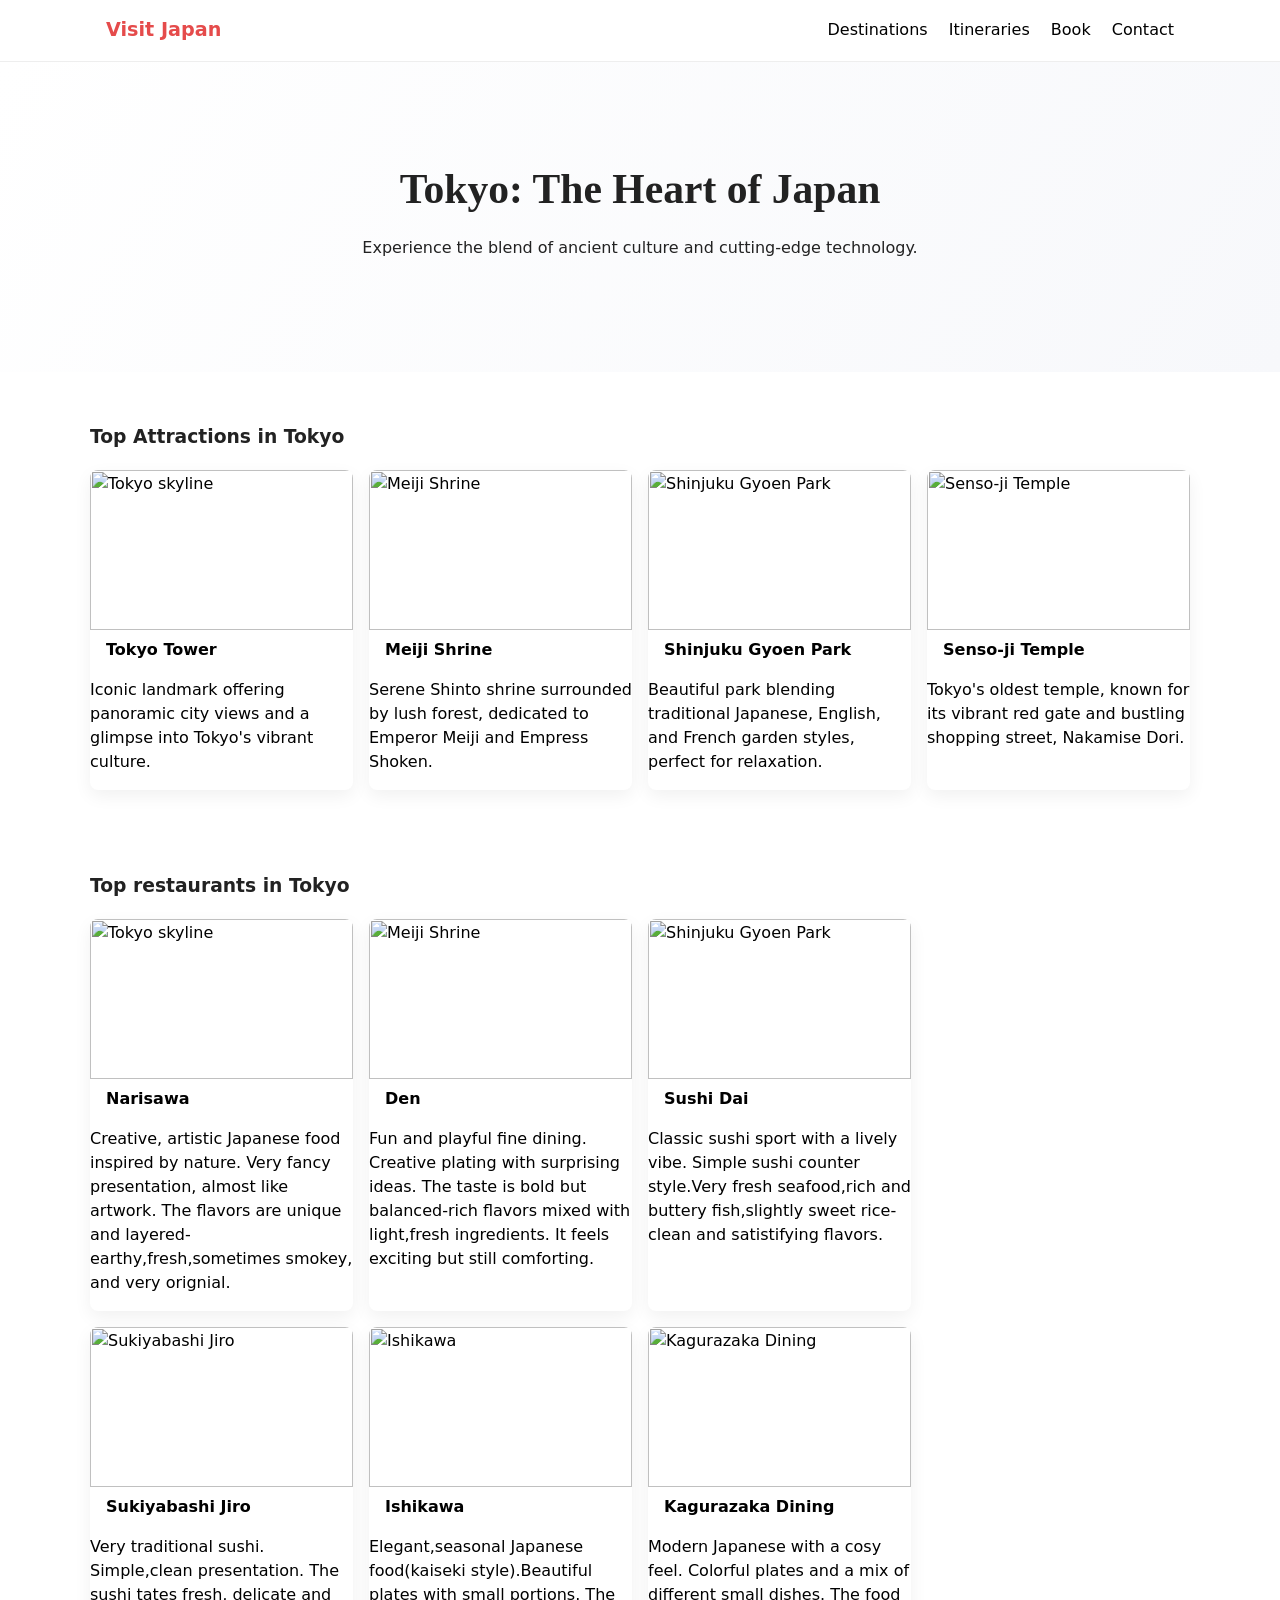
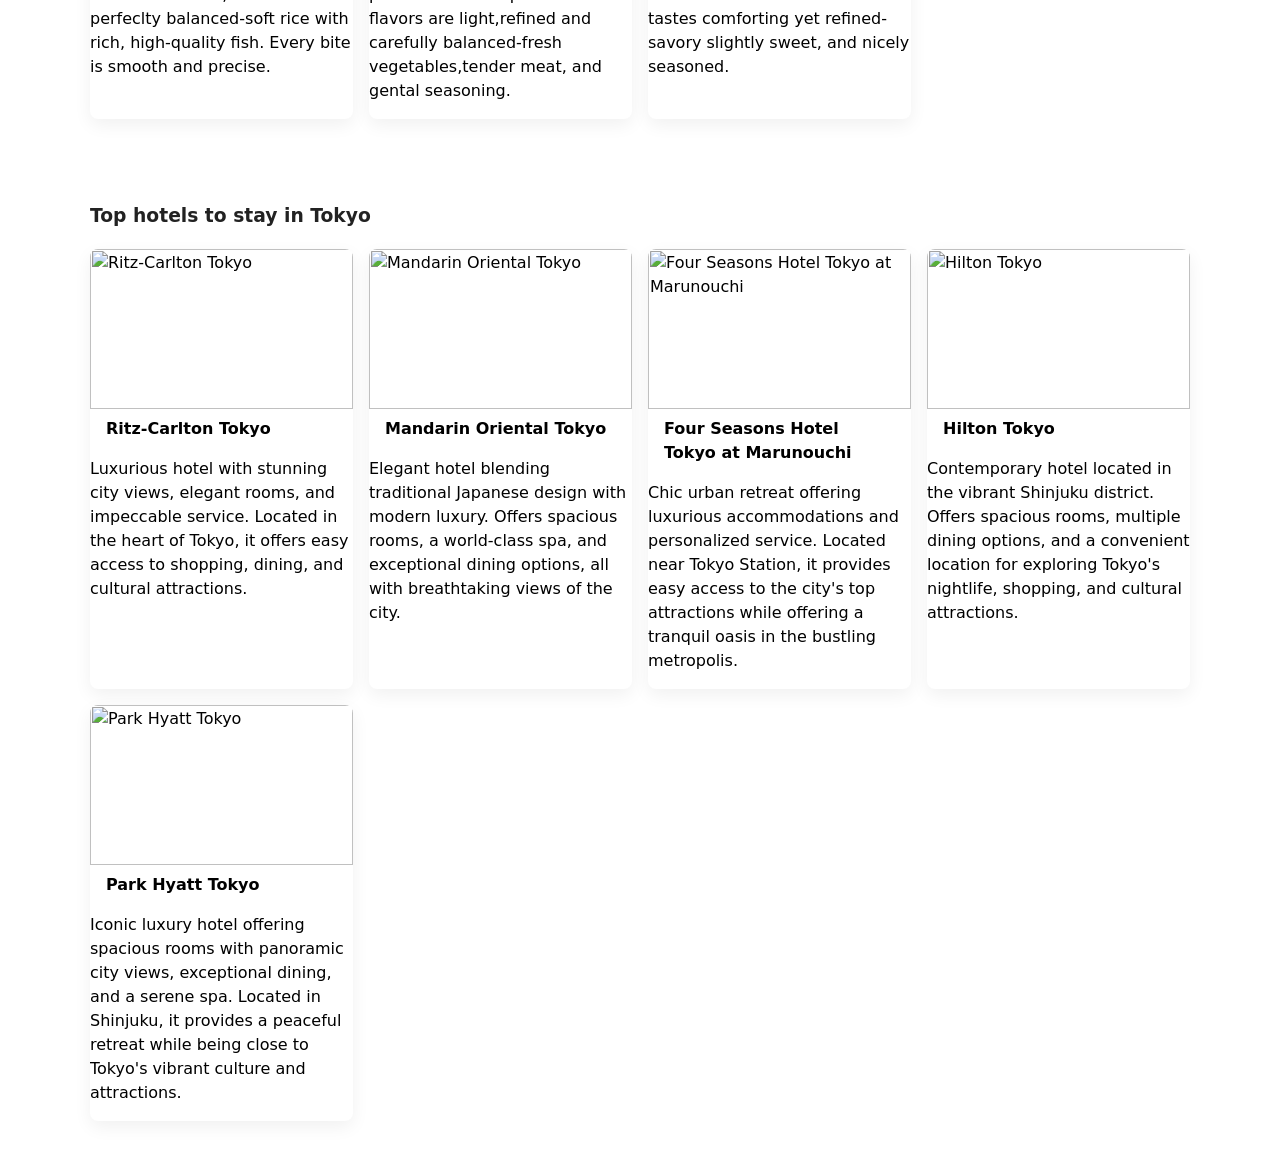
==== tokyo.html @ aa9cc6a5 "Update tokyo.html" ====
<html>
    <head>
        <meta charset="utf-8" />
        <meta name="viewport" content="width=device-width,initial-scale=1" />
        <title>Tokyo — Visit Japan</title>
        <link rel="stylesheet" href="css/style.css" />
    
        <style>
/* unvisited link */
a:link {
  color: rgb(0, 0, 0);
  font-style: normal
  text-decoration: none;
}

/* visited link */
a:visited {
  color: rgb(0, 0, 0);
  font-style: normal;
}

/* mouse over link */
a:hover {
  color: hotpink;
  font-style: normal;
}

/* selected link */
a:active {
  color: blue;
  font-style: normal;
}

h2 {
    font-family: 'kaushan script', cursive; 
    font-size: 1.5em;
}
</style>
    
    </head>
    <body>
        <header class="site-header">
            <div class="container nav-row">
                <h1 class="logo">Visit Japan</h1>
                <nav class="nav" id="nav">
                    <a href="#destinations">Destinations</a>
                    <a href="#itinerary">Itineraries</a>
                    <a href="#book">Book</a>
                    <a href="#contact">Contact</a>
                </nav>
                <button id="nav-toggle" class="nav-toggle">☰</button>
            </div>
        </header>

        <main>
            <section class="hero">
                <div class="container hero-content">
                    <h2>Tokyo: The Heart of Japan</h2>
                    <p>Experience the blend of ancient culture and cutting-edge technology.</p>
                </div>
            </section>

            <section id="destinations" class="container section">
                <h3>Top Attractions in Tokyo</h3>
                <div class="grid">
                    <article class="card"><a href="https://www.japan-guide.com/e/e3009.html" style="text-decoration:none">
                        <img src="https://thumbs.dreamstime.com/b/tokyo-tower-29468776.jpg" alt="Tokyo skyline">
                        <h4>Tokyo Tower</h4>
                        <p>Iconic landmark offering panoramic city views and a glimpse into Tokyo's vibrant culture.</p>
                        </a>
                    </article>

                    <article class="card"><a href="https://www.japan-guide.com/e/e3002.html" style="text-decoration:none">
                        <img src="https://media-cdn.tripadvisor.com/media/attractions-splice-spp-720x480/13/d3/f5/da.jpg" alt="Meiji Shrine">
                        <h4>Meiji Shrine</h4>
                        <p>Serene Shinto shrine surrounded by lush forest, dedicated to Emperor Meiji and Empress Shoken.</p>
                        </a>
                    </article>

                    <article class="card"><a href="https://www.japan-guide.com/e/e3034_001.html" style="text-decoration:none">
                        <img src="https://www.japan-guide.com/g18/3034_001_01.jpg" alt="Shinjuku Gyoen Park">
                        <h4>Shinjuku Gyoen Park</h4>
                        <p>Beautiful park blending traditional Japanese, English, and French garden styles, perfect for relaxation.</p>
                        </a>
                    </article>

                    <article class="card"><a href="https://www.japan-guide.com/e/e3001.html" style="text-decoration:none">
                        <img src="https://www.japan365days.com/img/tokyo/sensoji_temple/sensoji-temple-asakusa-tokyo.jpg" alt="Senso-ji Temple">
                        <h4>Senso-ji Temple</h4>
                        <p>Tokyo's oldest temple, known for its vibrant red gate and bustling shopping street, Nakamise Dori.</p>
                        </a>
                    </article>
                </div>
            </section>     

          <section id="food" class="container section">
                <h3>Top restaurants in Tokyo</h3>
                <div class="grid">
                    <article class="card"><a href="https://guide.michelin.com/us/en/tokyo-region/tokyo/restaurant/narisawa" style="text-decoration:none">
                        <img src="https://d267qvt8mf7rfa.cloudfront.net/restaurant/217/2627.jpg" alt="Tokyo skyline">
                        <h4>Narisawa</h4>
                        <p>Creative, artistic Japanese food inspired by nature. Very fancy presentation, almost like artwork. The flavors are unique and layered-earthy,fresh,sometimes smokey,  and very orignial.</p>
                        </a>
                    </article>

                    <article class="card"><a href="https://guide.michelin.com/us/en/tokyo-region/tokyo/restaurant/den" style="text-decoration:none">
                        <img src="https://i0.wp.com/imstillhungry.net/wp-content/uploads/2018/05/Den-Tokyo-Zaiyu-Hasegawa-16.jpg?resize=1140%2C912&ssl=1" alt="Meiji Shrine">
                        <h4>Den</h4>
                        <p>Fun and playful fine dining. Creative plating with surprising ideas. The taste is bold but balanced-rich flavors mixed with light,fresh ingredients. It feels exciting but still comforting.</p></a>
                    </article>

                    <article class="card"><a href="https://guide.michelin.com/us/en/bruxelles-capitale/ixelles/restaurant/nonbe-daigaku" style="text-decoration:none">
                        <img src="https://shershegoes.com/wp-content/uploads/japan-tokyo-tsukiji-fish-market-sushi-dai-tuna-octopus-sushi-dai-breakfast-tuna-salmon-fatty-egg-cake-rice-wasabi-uni-shershegoes.com-2.jpg" alt="Shinjuku Gyoen Park">
                        <h4>Sushi Dai</h4>
                        <p>Classic sushi sport with a lively vibe. Simple sushi counter style.Very fresh seafood,rich and buttery fish,slightly sweet rice-clean and satistifying flavors.</p>
                    </article>
               
                <article class="card">
                    <a href="https://guide.michelin.com/us/en/tokyo-region/tokyo/restaurant/sukiyabashi-jiro-roppongiten" style="text-decoration:none">
                        <img src="https://travel.rakuten.com/contents/sites/contents/files/styles/max_1300x1300/public/2023-11/everything-about-sukiyabashi-jiro-tokyo_1.jpg?itok=EVnGzmD7" alt="Sukiyabashi Jiro">
                        <h4>Sukiyabashi Jiro</h4>
                        <p>Very traditional sushi. Simple,clean presentation. The sushi tates fresh, delicate and perfeclty balanced-soft rice with rich, high-quality fish. Every bite is smooth and precise.</p>
                    </a>
                </article>

                <article class="card">
                    <a href="https://guide.michelin.com/us/en/tokyo-region/tokyo/restaurant/kagurazaka-ishikawa" style="text-decoration:none">
                        <img src="https://media.cntraveler.com/photos/58cae39ebe100863fba30248/16:9/w_2560,c_limit/Food4-Ishikawa-Tokyo-CRRestaurant.jpg" alt="Ishikawa">
                        <h4>Ishikawa</h4>
                        <p>Elegant,seasonal Japanese food(kaiseki style).Beautiful plates with small portions. The flavors are light,refined and carefully balanced-fresh vegetables,tender meat, and gental seasoning.</p>
                    </a>
                </article>

                <article class="card">
                    <a href="https://guide.michelin.com/us/en/tokyo-region/tokyo/restaurant/akebonobashi-marutomi"  style="text-decoration:none">
                        <img src="https://dynamic-media-cdn.tripadvisor.com/media/photo-o/19/26/a9/c4/caption.jpg?w=900&h=500&s=1" alt="Kagurazaka Dining">
                        <h4>Kagurazaka Dining</h4>
                        <p>Modern Japanese with a cosy feel. Colorful plates and a mix of different small dishes. The food tastes comforting yet refined-savory slightly sweet, and nicely seasoned.</p>
                    </a>
                </article>
            </div>
        </section>
        <section id="hotels" class="container section">
                <h3>Top hotels to stay in Tokyo</h3>
                <div class="grid">
                    <article class="card"><a href="https://www.ritzcarlton.com/en/hotels/japan/tokyo" style="text-decoration:none">
                        <img src="https://www.outthere.travel/wp-content/uploads/2024/04/The-Ritz-Carlton-Tokyo-1.jpg" alt="Ritz-Carlton Tokyo">
                        <h4>Ritz-Carlton Tokyo</h4>
                        <p>Luxurious hotel with stunning city views, elegant rooms, and impeccable service. Located in the heart of Tokyo, it offers easy access to shopping, dining, and cultural attractions.</p>
                        </a>
                    </article>

                    <article class="card"><a href="https://www.mandarinoriental.com/tokyo/nihonbashi/luxury-hotel" style="text-decoration:none">
                        <img src="https://media.cntraveler.com/photos/593ee6a2f2125a2b5b9ed24b/16:9/w_2560%2Cc_limit/Lobby-MandarinOrientalTokyo-Japan-CRHotel.jpg" alt="Mandarin Oriental Tokyo">
                        <h4>Mandarin Oriental Tokyo</h4>
                        <p>Elegant hotel blending traditional Japanese design with modern luxury. Offers spacious rooms, a world-class spa, and exceptional dining options, all with breathtaking views of the city.</p>
                        </a>
                    </article>

                    <article class="card"><a href="https://www.fourseasons.com/tokyo/" style="text-decoration:none">
                        <img src="https://media.cntraveler.com/photos/5a932b483e9f9737bfc6d142/master/pass/Four-Seasons-Hotel-at-Marunouchi_2018_FPO_MAR_439.jpg" alt="Four Seasons Hotel Tokyo at Marunouchi">
                        <h4>Four Seasons Hotel Tokyo at Marunouchi</h4>
                        <p>Chic urban retreat offering luxurious accommodations and personalized service. Located near Tokyo Station, it provides easy access to the city's top attractions while offering a tranquil oasis in the bustling metropolis.</p>
                        </a>
                    </article>

                    <article class="card"><a href="https://www.hilton.com/en/hotels/tyohit h-hilton-tokyo/" style="text-decoration:none">
                        <img src="https://images.trvl-media.com/lodging/1000000/30000/22600/22597/8773cfb7.jpg?impolicy=resizecrop&rw=575&rh=575&ra=fill" alt="Hilton Tokyo">
                        <h4>Hilton Tokyo</h4>
                        <p>Contemporary hotel located in the vibrant Shinjuku district. Offers spacious rooms, multiple dining options, and a convenient location for exploring Tokyo's nightlife, shopping, and cultural attractions.</p>
                        </a>
                    </article> 
                    <article class="card"><a href="https://www.parkhyatttokyo.com/" style="text-decoration:none">
                        <img src="https://encrypted-tbn0.gstatic.com/images?q=tbn:ANd9GcTnaOq7Qo842OWUtV2WdU4fcTYodamrwobhcw&s" alt="Park Hyatt Tokyo">
                        <h4>Park Hyatt Tokyo</h4>
                        <p>Iconic luxury hotel offering spacious rooms with panoramic city views, exceptional dining, and a serene spa. Located in Shinjuku, it provides a peaceful retreat while being close to Tokyo's vibrant culture and attractions.</p>
                        </a>
                    </article>
                </div>
            </section>
        </main>

    </body>
</html>
---- css/style.css ----
/* Simple responsive styles for Visit Japan */
:root{
  --accent:#e54b4b;
  --muted:#6b6b6b;
  --max-width:1100px;
}
*{box-sizing:border-box}
body{font-family:Inter,system-ui,Segoe UI,Roboto,Helvetica,Arial,sans-serif;margin:0;color:#222;line-height:1.5}
.container{max-width:var(--max-width);margin:0 auto;padding:1rem}
.site-header{background:#fff;border-bottom:1px solid #eee;position:sticky;top:0;z-index:10}
.nav-row{display:flex;align-items:center;justify-content:space-between}
.logo{margin:0;font-size:1.2rem;color:var(--accent)}
.nav a{margin-left:1rem;color:#333;text-decoration:none}
.nav-toggle{display:none;background:transparent;border:0;font-size:1.4rem}
.hero{background:linear-gradient(120deg,#fff 0%, #f7f8fb 100%);padding:3rem 0}
.hero-content{text-align:center;padding:3rem 0}
.hero h2{font-size:2rem;margin:0 0 .5rem}
.btn{display:inline-block;background:var(--accent);color:#fff;padding:.6rem 1rem;border-radius:6px;text-decoration:none}
.section{padding:2rem 0}
.grid{display:grid;grid-template-columns:repeat(1,1fr);gap:1rem}
.card{background:#fff;border-radius:8px;overflow:hidden;box-shadow:0 6px 18px rgba(20,20,20,0.06)}
.card img{width:100%;height:160px;object-fit:cover;display:block}
.card h4{margin:.5rem 1rem}
.itinerary{background:#fff;padding:1rem;border-radius:8px;box-shadow:0 6px 18px rgba(20,20,20,0.05)}
.form{display:grid;grid-template-columns:repeat(2,1fr);gap:0.75rem;align-items:end}
.form label{display:block}
.form input,.form select{width:100%;padding:.5rem;border:1px solid #ddd;border-radius:6px}
.map-wrap iframe{width:100%;height:320px;border:0;border-radius:8px}
.site-footer{background:#fafafa;padding:1rem 0;border-top:1px solid #eee;text-align:center}
@media(min-width:700px){
  .grid{grid-template-columns:repeat(2,1fr)}
  .hero h2{font-size:2.6rem}
}
@media(min-width:1000px){
  .grid{grid-template-columns:repeat(4,1fr)}
  .form{grid-template-columns:repeat(4,1fr)}
}
@media(max-width:700px){
  .nav{display:none}
  .nav-toggle{display:block}
  .form{grid-template-columns:1fr}
}
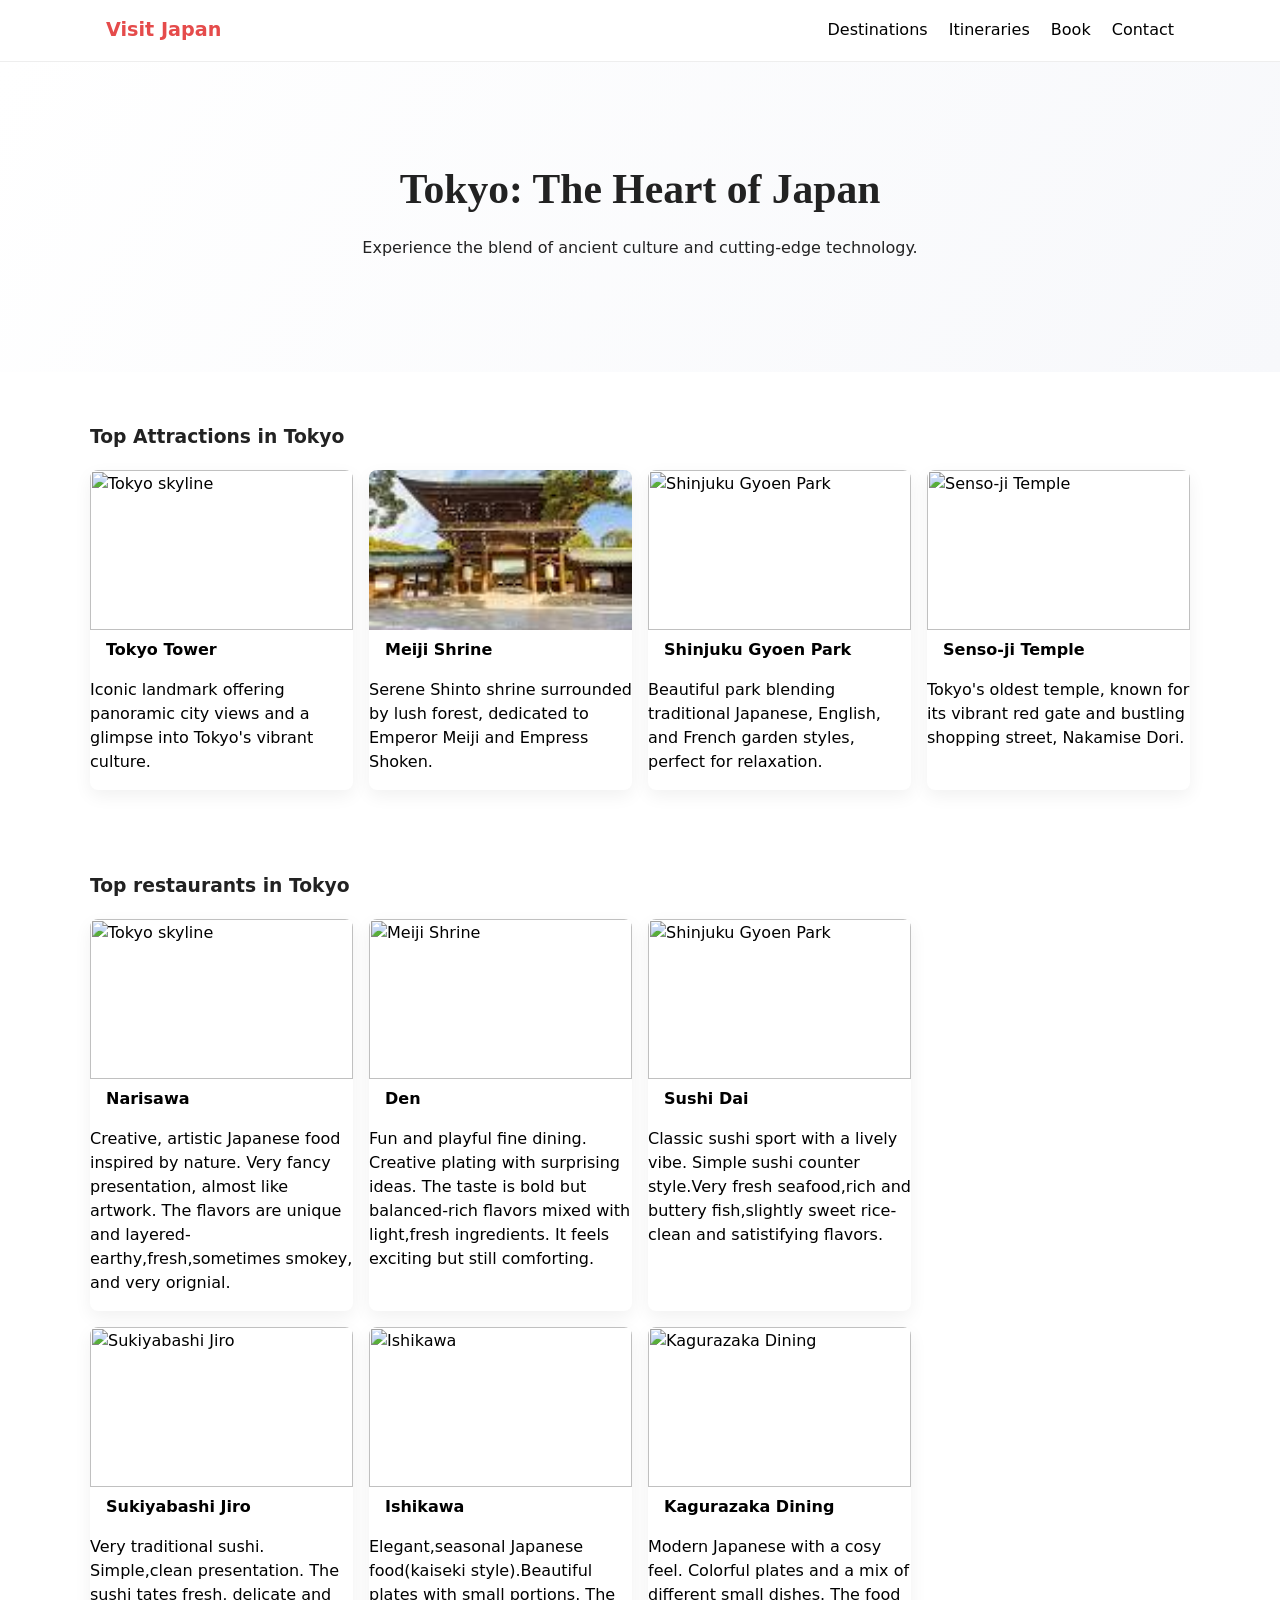
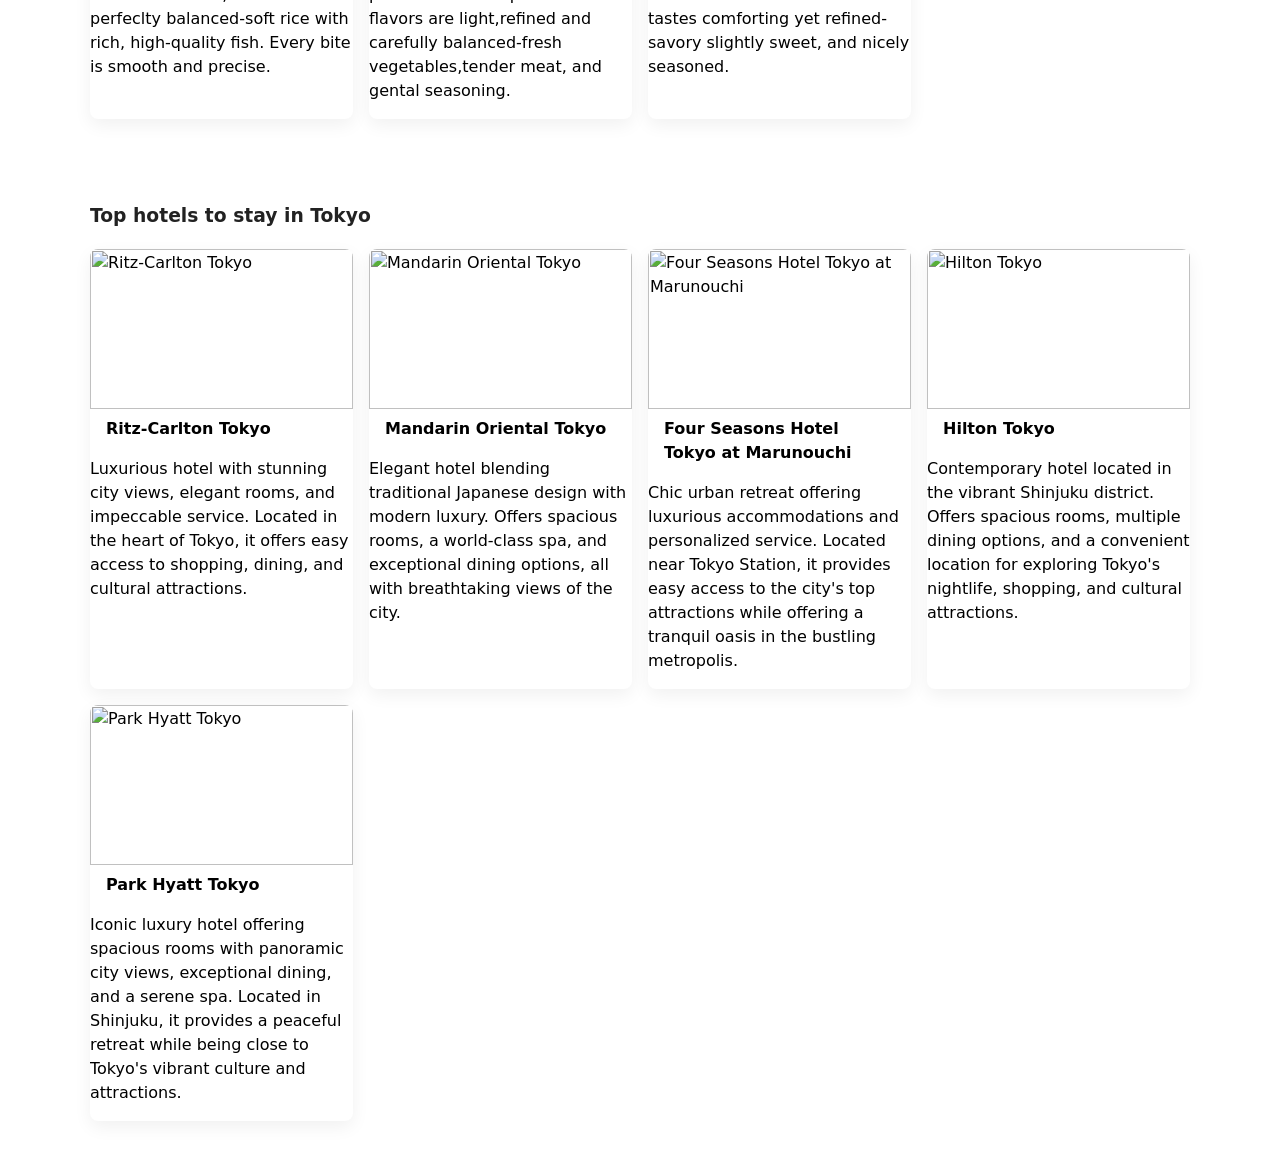
==== commit b5901593: "Update tokyo.html" ====
--- a/tokyo.html
+++ b/tokyo.html
@@ -71,7 +71,7 @@
                     </article>
 
                     <article class="card"><a href="https://www.japan-guide.com/e/e3002.html" style="text-decoration:none">
-                        <img src="https://media-cdn.tripadvisor.com/media/attractions-splice-spp-720x480/13/d3/f5/da.jpg" alt="Meiji Shrine">
+                        <img src="[data-uri]" alt="Meiji Shrine">
                         <h4>Meiji Shrine</h4>
                         <p>Serene Shinto shrine surrounded by lush forest, dedicated to Emperor Meiji and Empress Shoken.</p>
                         </a>
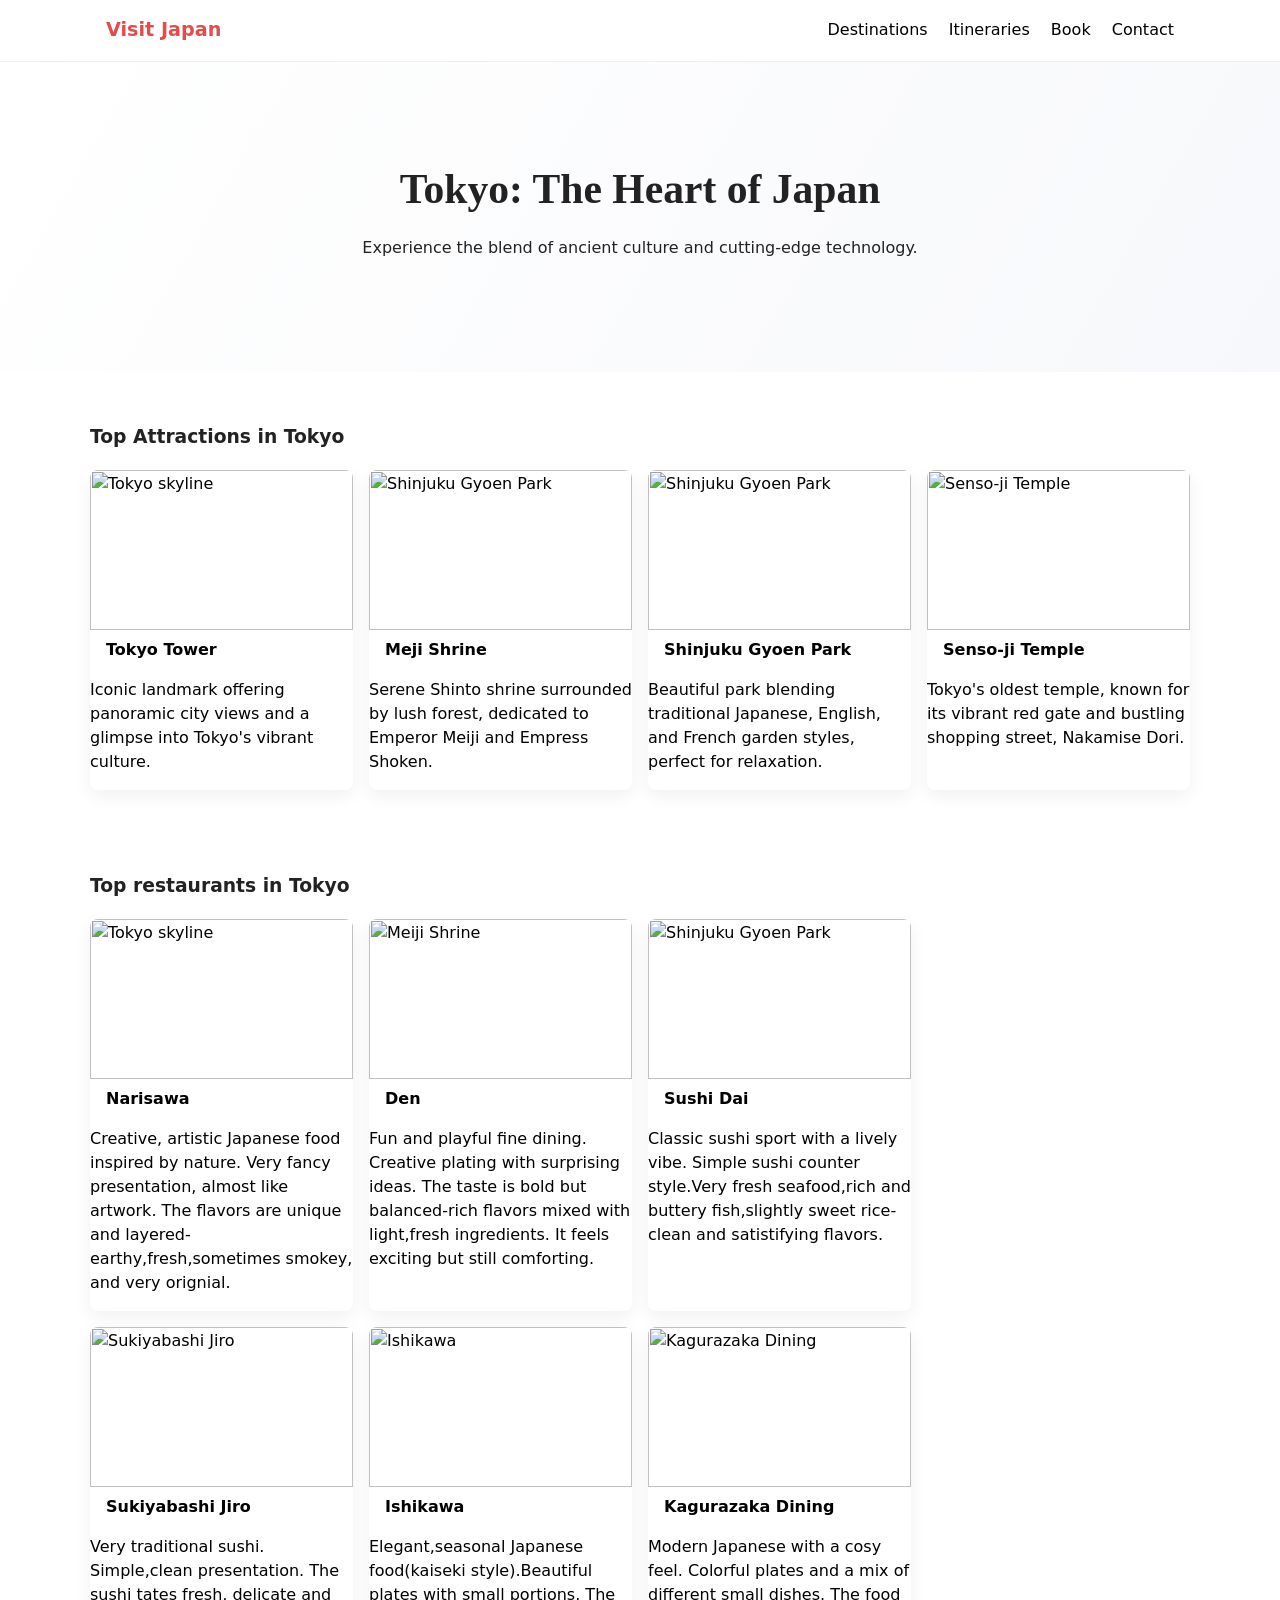
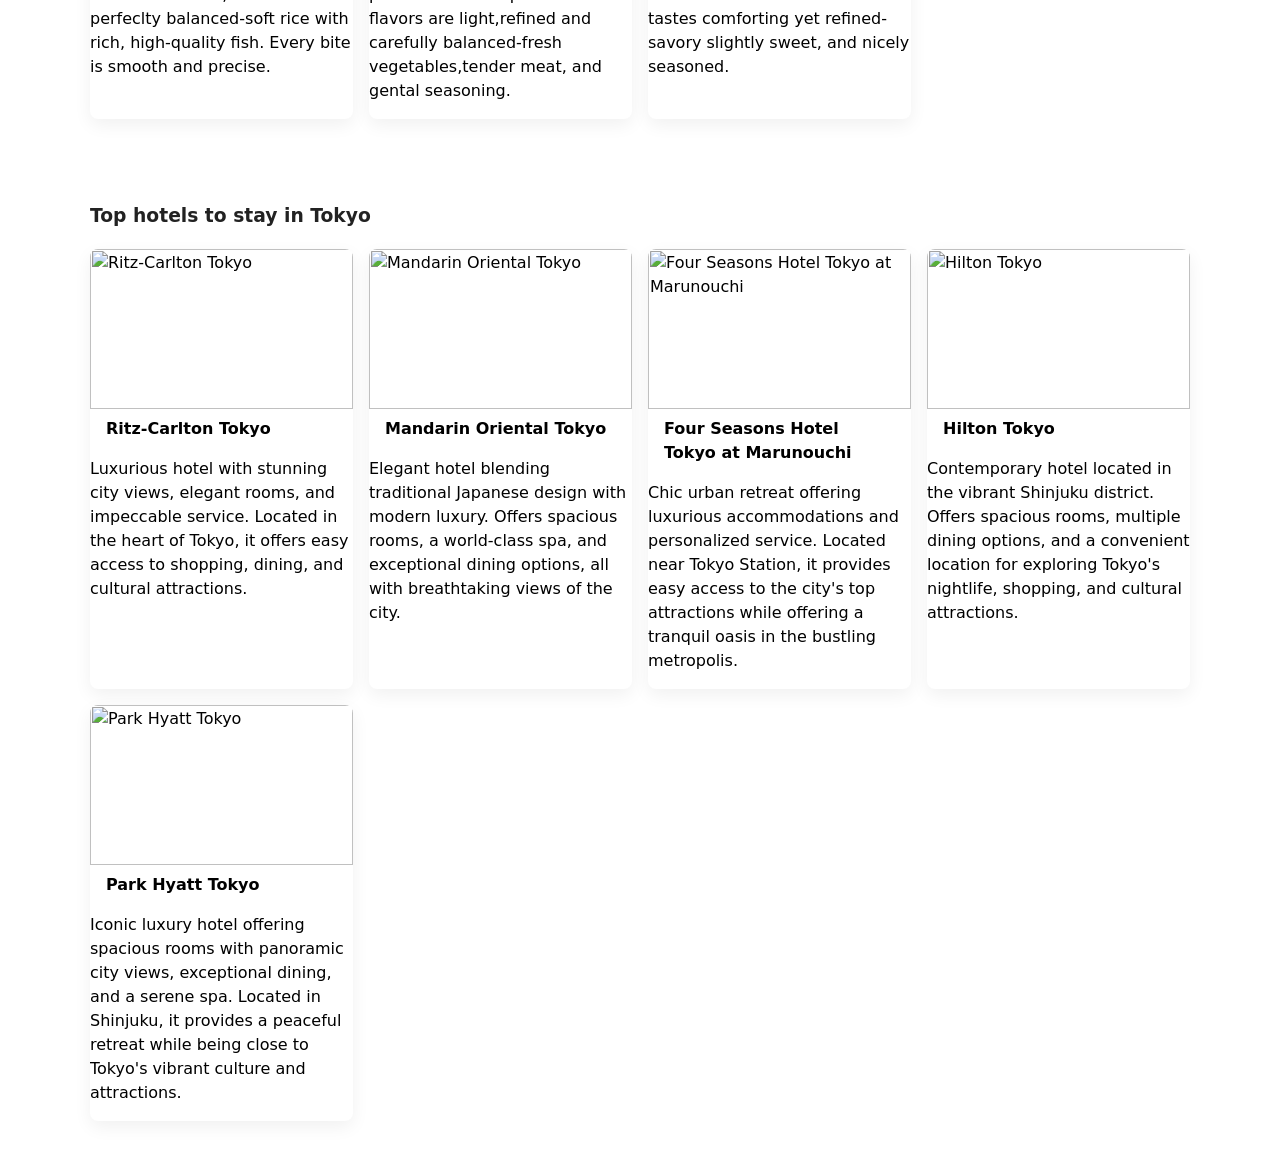
==== commit 5dc8b9a8: "Update tokyo.html" ====
--- a/tokyo.html
+++ b/tokyo.html
@@ -69,13 +69,14 @@
                         <p>Iconic landmark offering panoramic city views and a glimpse into Tokyo's vibrant culture.</p>
                         </a>
                     </article>
-
-                    <article class="card"><a href="https://www.japan-guide.com/e/e3002.html" style="text-decoration:none">
-                        <img src="[data-uri]" alt="Meiji Shrine">
-                        <h4>Meiji Shrine</h4>
+                    
+                   <article class="card"><a href="https://www.japan-guide.com/e/e3034_001.html" style="text-decoration:none">
+                        <img src="https://www.japan-guide.com/g18/3034_001_01.jpg" alt="Shinjuku Gyoen Park">
+                        <h4>Meji Shrine</h4>
                         <p>Serene Shinto shrine surrounded by lush forest, dedicated to Emperor Meiji and Empress Shoken.</p>
                         </a>
                     </article>
+                     
 
                     <article class="card"><a href="https://www.japan-guide.com/e/e3034_001.html" style="text-decoration:none">
                         <img src="https://www.japan-guide.com/g18/3034_001_01.jpg" alt="Shinjuku Gyoen Park">
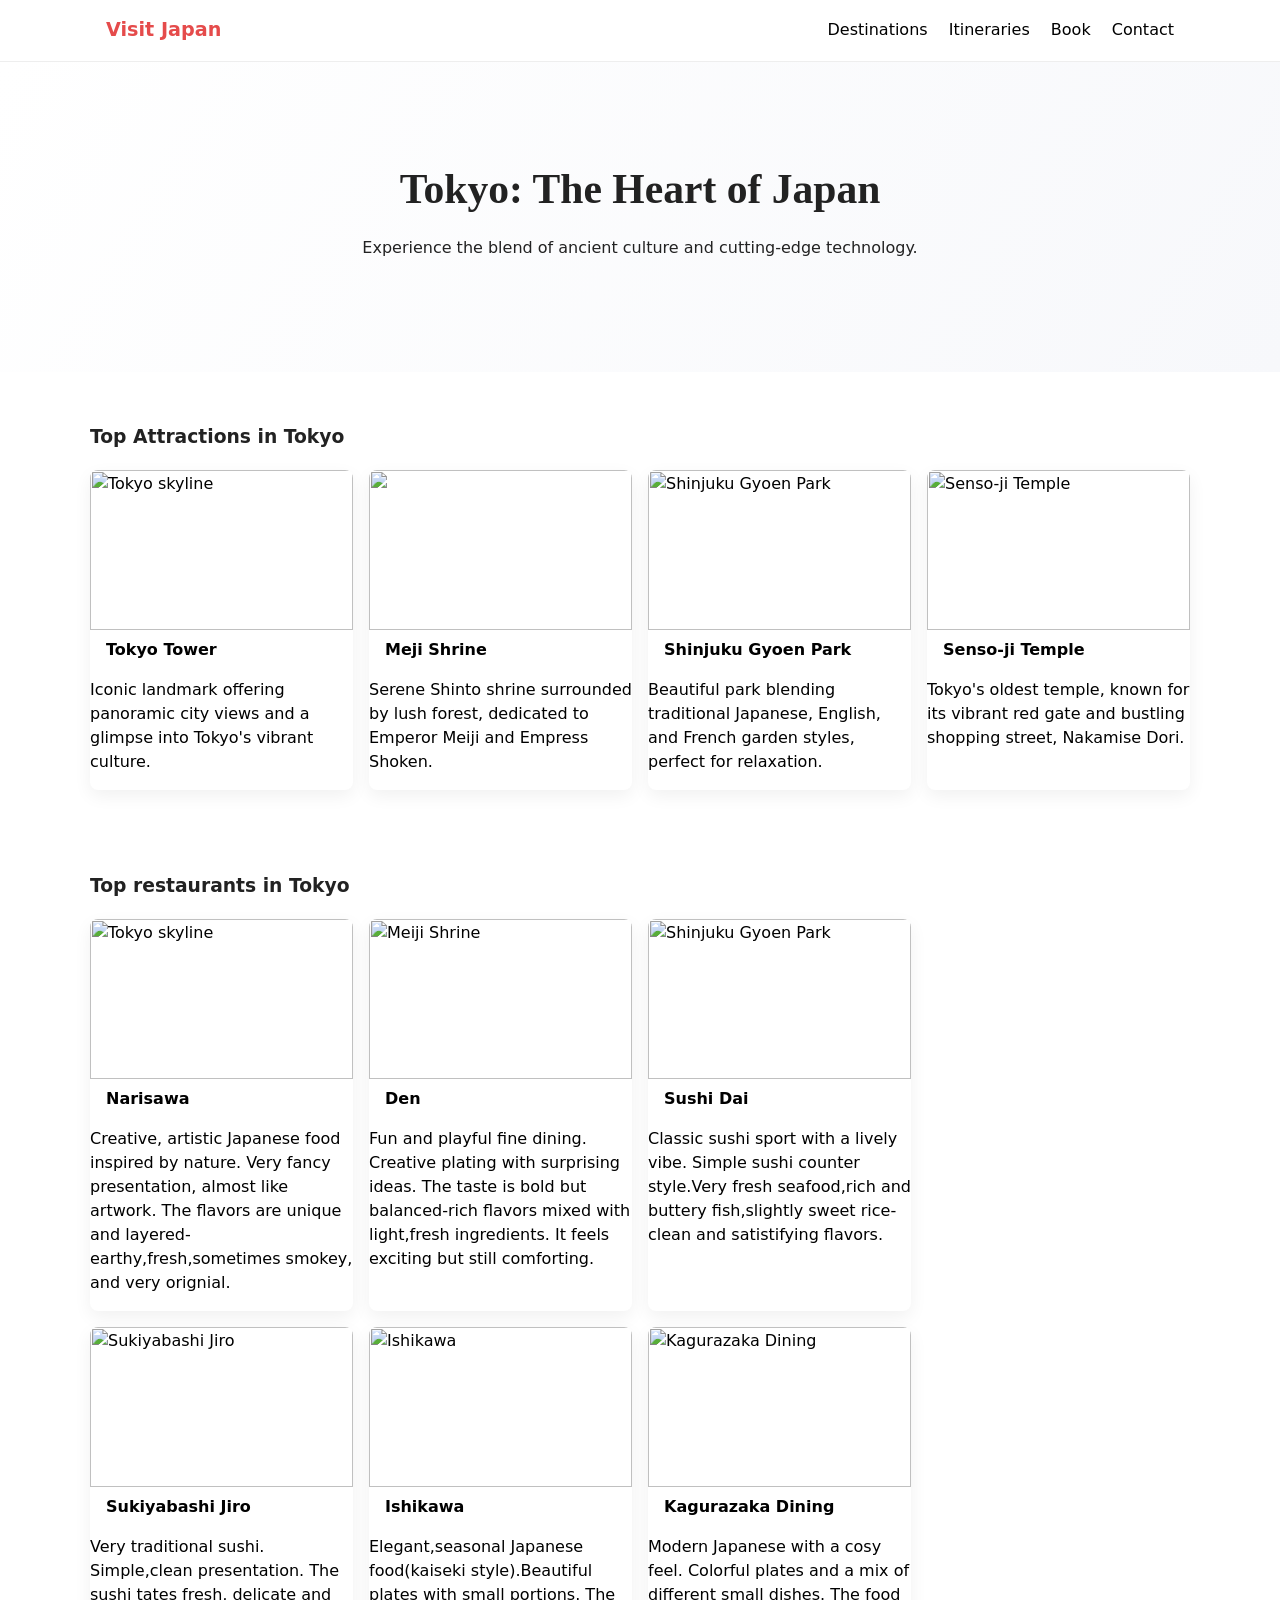
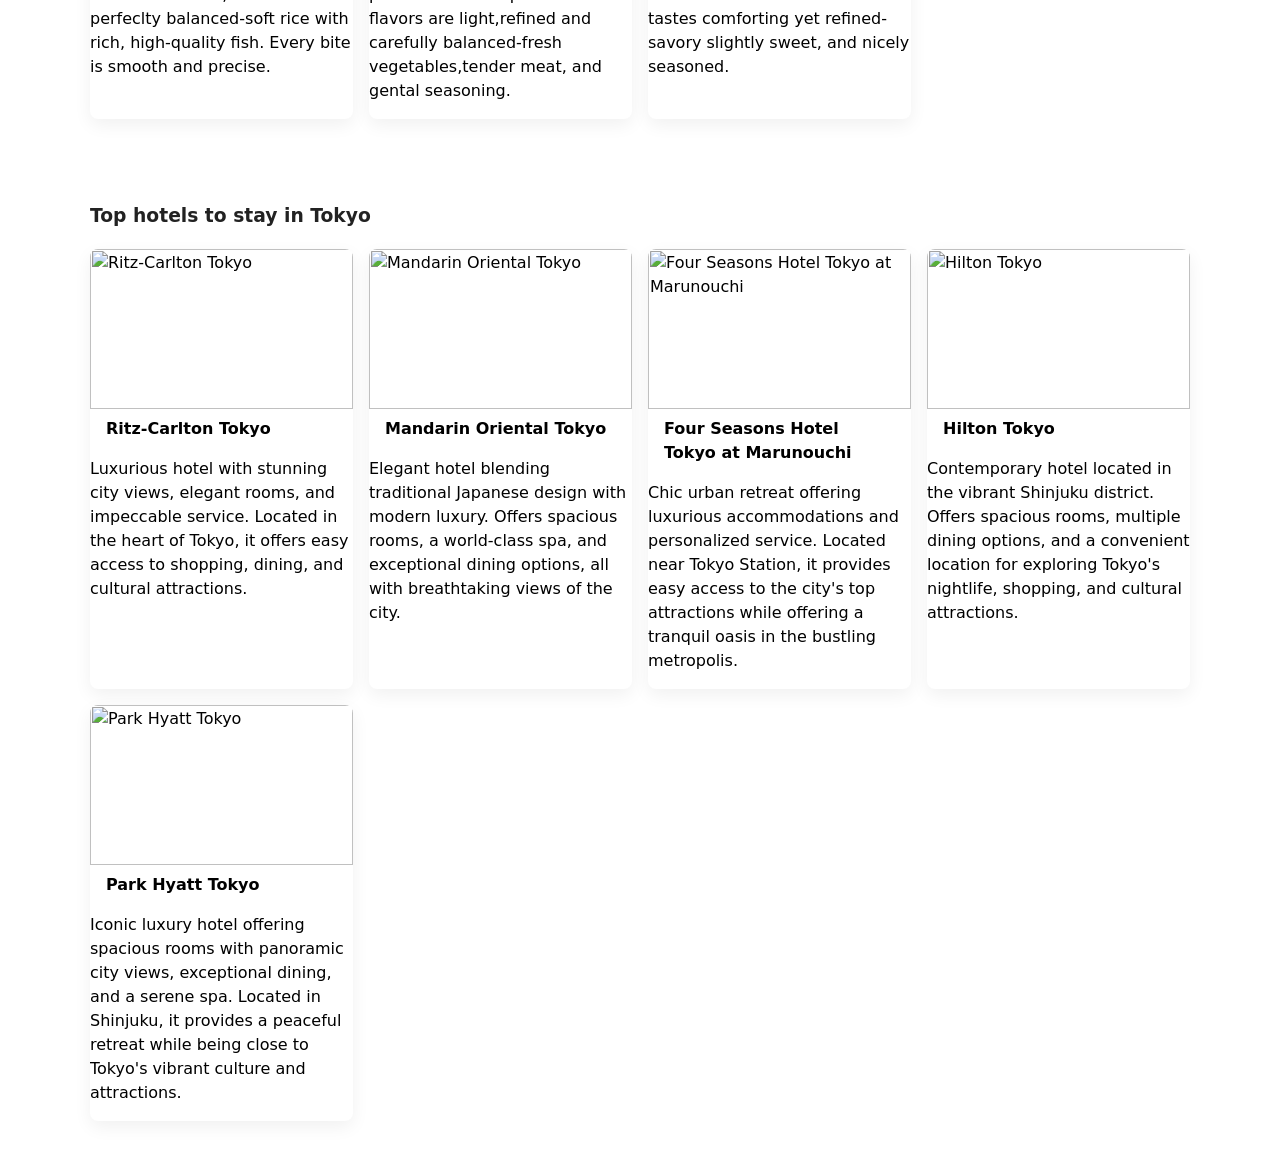
==== commit 4cb73d63: "Update tokyo.html" ====
--- a/tokyo.html
+++ b/tokyo.html
@@ -71,7 +71,7 @@
                     </article>
                     
                    <article class="card"><a href="https://www.japan-guide.com/e/e3034_001.html" style="text-decoration:none">
-                        <img src="https://www.japan-guide.com/g18/3034_001_01.jpg" alt="Shinjuku Gyoen Park">
+                        <img src="https://i.pinimg.com/736x/63/a2/1b/63a21b227fcd0975b449823d82d7836b.jpg">
                         <h4>Meji Shrine</h4>
                         <p>Serene Shinto shrine surrounded by lush forest, dedicated to Emperor Meiji and Empress Shoken.</p>
                         </a>
